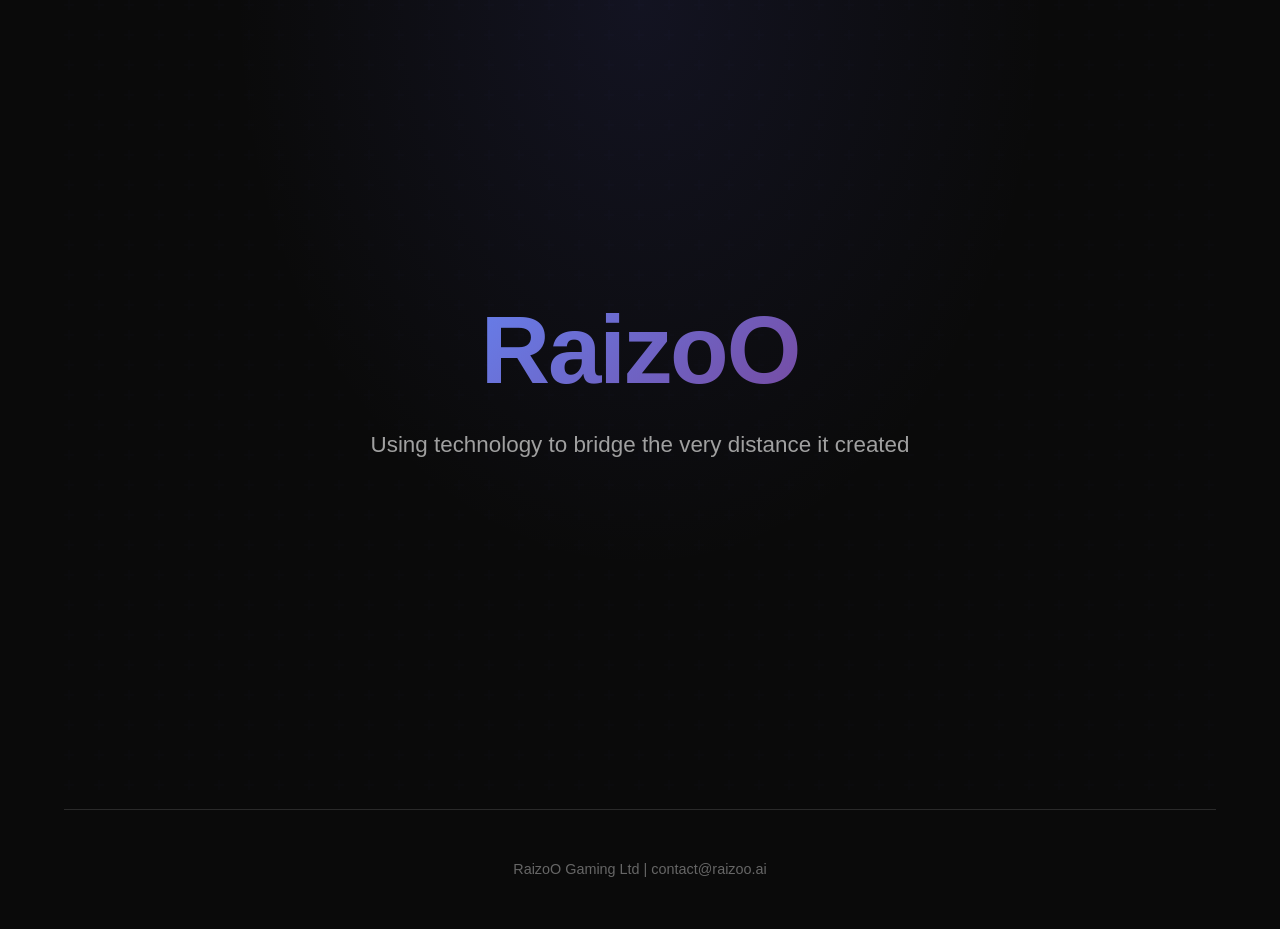
==== index.html @ 29460482 "init" ====
<!DOCTYPE html>
<html lang="en">
<head>
    <meta charset="UTF-8">
    <meta name="viewport" content="width=device-width, initial-scale=1.0">
    <title>RaizoO</title>
    <link rel="stylesheet" href="styles.css">
</head>
<body>
    <div class="container">


        <main>
            <section id="home" class="hero">
                <h1 class="hero-title">RaizoO</h1>
                <p class="slogan">Using technology to bridge the very distance it created</p>

            </section>




        </main>

        <footer>
            <p>RaizoO Gaming Ltd | contact@raizoo.ai</p>
        </footer>
    </div>

    <script src="script.js"></script>
</body>
</html>
---- styles.css ----
* {
    margin: 0;
    padding: 0;
    box-sizing: border-box;
}

:root {
    --bg-primary: #0a0a0a;
    --bg-secondary: #111111;
    --bg-tertiary: #1a1a1a;
    --text-primary: #ffffff;
    --text-secondary: #a0a0a0;
    --text-tertiary: #666666;
    --accent: #6366f1;
    --accent-hover: #4f46e5;
    --border: #2a2a2a;
    --gradient: linear-gradient(135deg, #667eea 0%, #764ba2 100%);
}

body {
    font-family: -apple-system, BlinkMacSystemFont, 'Segoe UI', Roboto, 'Inter', sans-serif;
    background: var(--bg-primary);
    color: var(--text-primary);
    line-height: 1.6;
    overflow-x: hidden;
}

.container {
    max-width: 1200px;
    margin: 0 auto;
    padding: 0 24px;
}



/* Hero Section */
.hero {
    min-height: 90vh;
    display: flex;
    flex-direction: column;
    justify-content: center;
    align-items: center;
    text-align: center;
    padding: 0;
    position: relative;
    background: radial-gradient(ellipse at top, rgba(99, 102, 241, 0.1) 0%, transparent 50%);
}

.hero::before {
    content: '';
    position: absolute;
    top: 0;
    left: 0;
    right: 0;
    bottom: 0;
    background: url("data:image/svg+xml,%3Csvg width='60' height='60' viewBox='0 0 60 60' xmlns='http://www.w3.org/2000/svg'%3E%3Cg fill='none' fill-rule='evenodd'%3E%3Cg fill='%236366f1' fill-opacity='0.03'%3E%3Cpath d='M36 34v-4h-2v4h-4v2h4v4h2v-4h4v-2h-4zm0-30V0h-2v4h-4v2h4v4h2V6h4V4h-4zM6 34v-4H4v4H0v2h4v4h2v-4h4v-2H6zM6 4V0H4v4H0v2h4v4h2V6h4V4H6z'/%3E%3C/g%3E%3C/g%3E%3C/svg%3E");
    opacity: 0.5;
}

.hero-title {
    font-size: clamp(3rem, 8vw, 6rem);
    font-weight: 900;
    line-height: 1.1;
    margin-bottom: 24px;
    background: var(--gradient);
    -webkit-background-clip: text;
    -webkit-text-fill-color: transparent;
    background-clip: text;
    letter-spacing: -2px;
    animation: fadeInUp 0.8s ease-out;
}

.slogan {
    font-size: clamp(1.1rem, 2vw, 1.4rem);
    color: var(--text-secondary);
    max-width: 600px;
    margin-bottom: 48px;
    font-weight: 400;
    line-height: 1.7;
    animation: fadeInUp 0.8s ease-out 0.2s both;
}

.cta {
    display: flex;
    gap: 16px;
    justify-content: center;
    flex-wrap: wrap;
    animation: fadeInUp 0.8s ease-out 0.4s both;
}

button {
    padding: 16px 32px;
    border: none;
    border-radius: 12px;
    font-size: 1rem;
    font-weight: 600;
    cursor: pointer;
    transition: all 0.3s ease;
    position: relative;
    overflow: hidden;
}

.btn-primary {
    background: var(--gradient);
    color: white;
    box-shadow: 0 8px 32px rgba(99, 102, 241, 0.3);
}

.btn-primary:hover {
    transform: translateY(-2px);
    box-shadow: 0 12px 40px rgba(99, 102, 241, 0.4);
}

.btn-secondary {
    background: transparent;
    color: var(--text-primary);
    border: 1px solid var(--border);
}

.btn-secondary:hover {
    background: var(--bg-secondary);
    border-color: var(--accent);
    transform: translateY(-2px);
}

/* Sections */
section {
    padding: 120px 0;
    border-bottom: 1px solid var(--border);
}

section h2 {
    font-size: clamp(2rem, 4vw, 3rem);
    font-weight: 800;
    margin-bottom: 24px;
    text-align: center;
    background: var(--gradient);
    -webkit-background-clip: text;
    -webkit-text-fill-color: transparent;
    background-clip: text;
    letter-spacing: -1px;
}

section p {
    font-size: 1.1rem;
    color: var(--text-secondary);
    text-align: center;
    max-width: 600px;
    margin: 0 auto;
    line-height: 1.7;
}

/* Contact Form */
.contact {
    text-align: center;
}

.contact form {
    max-width: 400px;
    margin: 48px auto 0;
    display: flex;
    flex-direction: column;
    gap: 16px;
}

input {
    padding: 16px;
    background: var(--bg-secondary);
    border: 1px solid var(--border);
    border-radius: 12px;
    color: var(--text-primary);
    font-size: 1rem;
    transition: all 0.3s ease;
}

input:focus {
    outline: none;
    border-color: var(--accent);
    box-shadow: 0 0 0 3px rgba(99, 102, 241, 0.1);
}

input::placeholder {
    color: var(--text-tertiary);
}

/* Footer */
footer {
    text-align: center;
    padding: 48px 0;
    color: var(--text-tertiary);
    font-size: 0.9rem;
}

/* Animations */
@keyframes fadeInUp {
    from {
        opacity: 0;
        transform: translateY(30px);
    }
    to {
        opacity: 1;
        transform: translateY(0);
    }
}

/* Mobile Responsive */
@media (max-width: 768px) {
    header {
        flex-direction: column;
        gap: 24px;
        padding: 24px 0;
    }
    
    nav {
        gap: 24px;
    }
    
    .container {
        padding: 0 16px;
    }
    
    .cta {
        flex-direction: column;
        align-items: center;
        width: 100%;
    }
    
    button {
        width: 100%;
        max-width: 300px;
    }
    
    section {
        padding: 80px 0;
    }
}
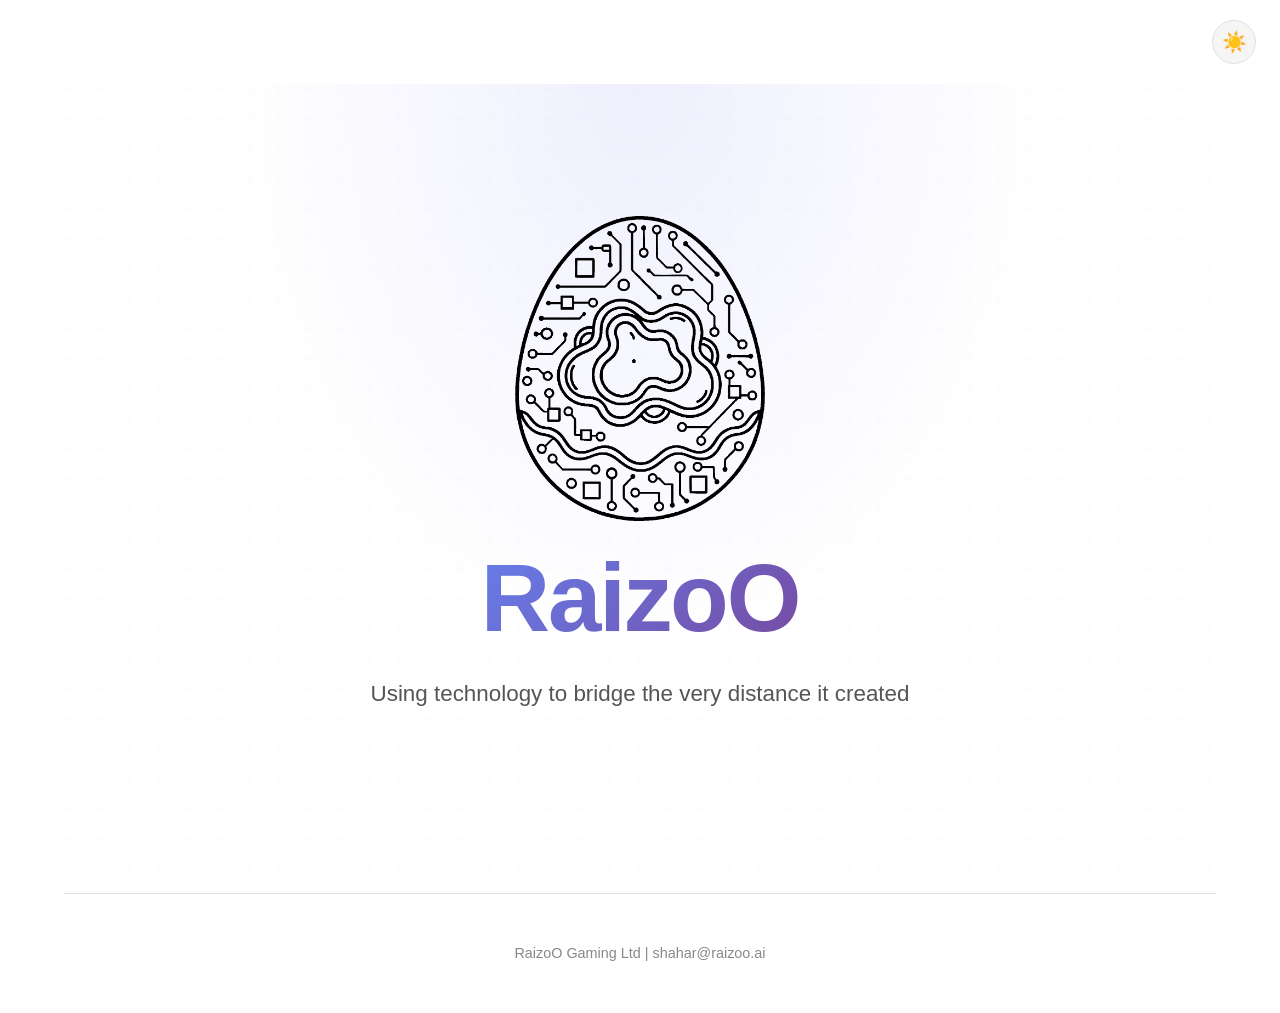
==== commit 2094a078: "website updated with art too" ====
--- a/index.html
+++ b/index.html
@@ -7,11 +7,17 @@
     <link rel="stylesheet" href="styles.css">
 </head>
 <body>
+    <header>
+        <button id="theme-toggle" class="theme-toggle" aria-label="Toggle theme">
+            <span class="theme-icon">🌙</span>
+        </button>
+    </header>
     <div class="container">
 
 
         <main>
-            <section id="home" class="hero">
+<section id="home" class="hero">
+                <img src="Images/RaizooEgg.png" alt="Raizoo" class="hero-logo">
                 <h1 class="hero-title">RaizoO</h1>
                 <p class="slogan">Using technology to bridge the very distance it created</p>
 
@@ -22,8 +28,8 @@
 
         </main>
 
-        <footer>
-            <p>RaizoO Gaming Ltd | contact@raizoo.ai</p>
+<footer>
+            <p>RaizoO Gaming Ltd | shahar@raizoo.ai</p>
         </footer>
     </div>
 
--- a/styles.css
+++ b/styles.css
@@ -17,18 +17,65 @@
     --gradient: linear-gradient(135deg, #667eea 0%, #764ba2 100%);
 }
 
+[data-theme="light"] {
+    --bg-primary: #ffffff;
+    --bg-secondary: #f5f5f5;
+    --bg-tertiary: #e5e5e5;
+    --text-primary: #0a0a0a;
+    --text-secondary: #555555;
+    --text-tertiary: #888888;
+    --border: #e0e0e0;
+}
+
 body {
     font-family: -apple-system, BlinkMacSystemFont, 'Segoe UI', Roboto, 'Inter', sans-serif;
     background: var(--bg-primary);
     color: var(--text-primary);
     line-height: 1.6;
     overflow-x: hidden;
+    padding-top: 84px;
 }
 
 .container {
     max-width: 1200px;
     margin: 0 auto;
     padding: 0 24px;
+}
+
+/* Header */
+header {
+    position: fixed;
+    top: 0;
+    left: 0;
+    right: 0;
+    padding: 20px 24px;
+    display: flex;
+    justify-content: flex-end;
+    z-index: 100;
+}
+
+.theme-toggle {
+    background: var(--bg-secondary);
+    border: 1px solid var(--border);
+    border-radius: 50%;
+    width: 44px;
+    height: 44px;
+    padding: 0;
+    display: flex;
+    align-items: center;
+    justify-content: center;
+    font-size: 1.25rem;
+    cursor: pointer;
+    transition: all 0.3s ease;
+}
+
+.theme-toggle:hover {
+    border-color: var(--accent);
+    transform: scale(1.05);
+}
+
+.theme-toggle:active {
+    transform: scale(0.95);
 }
 
 
@@ -70,6 +117,18 @@
     animation: fadeInUp 0.8s ease-out;
 }
 
+.hero-logo {
+    width: clamp(150px, 30vw, 250px);
+    height: auto;
+    margin-bottom: 24px;
+    animation: fadeInUp 0.8s ease-out;
+    filter: brightness(0) invert(1);
+}
+
+[data-theme="light"] .hero-logo {
+    filter: brightness(0) invert(0);
+}
+
 .slogan {
     font-size: clamp(1.1rem, 2vw, 1.4rem);
     color: var(--text-secondary);
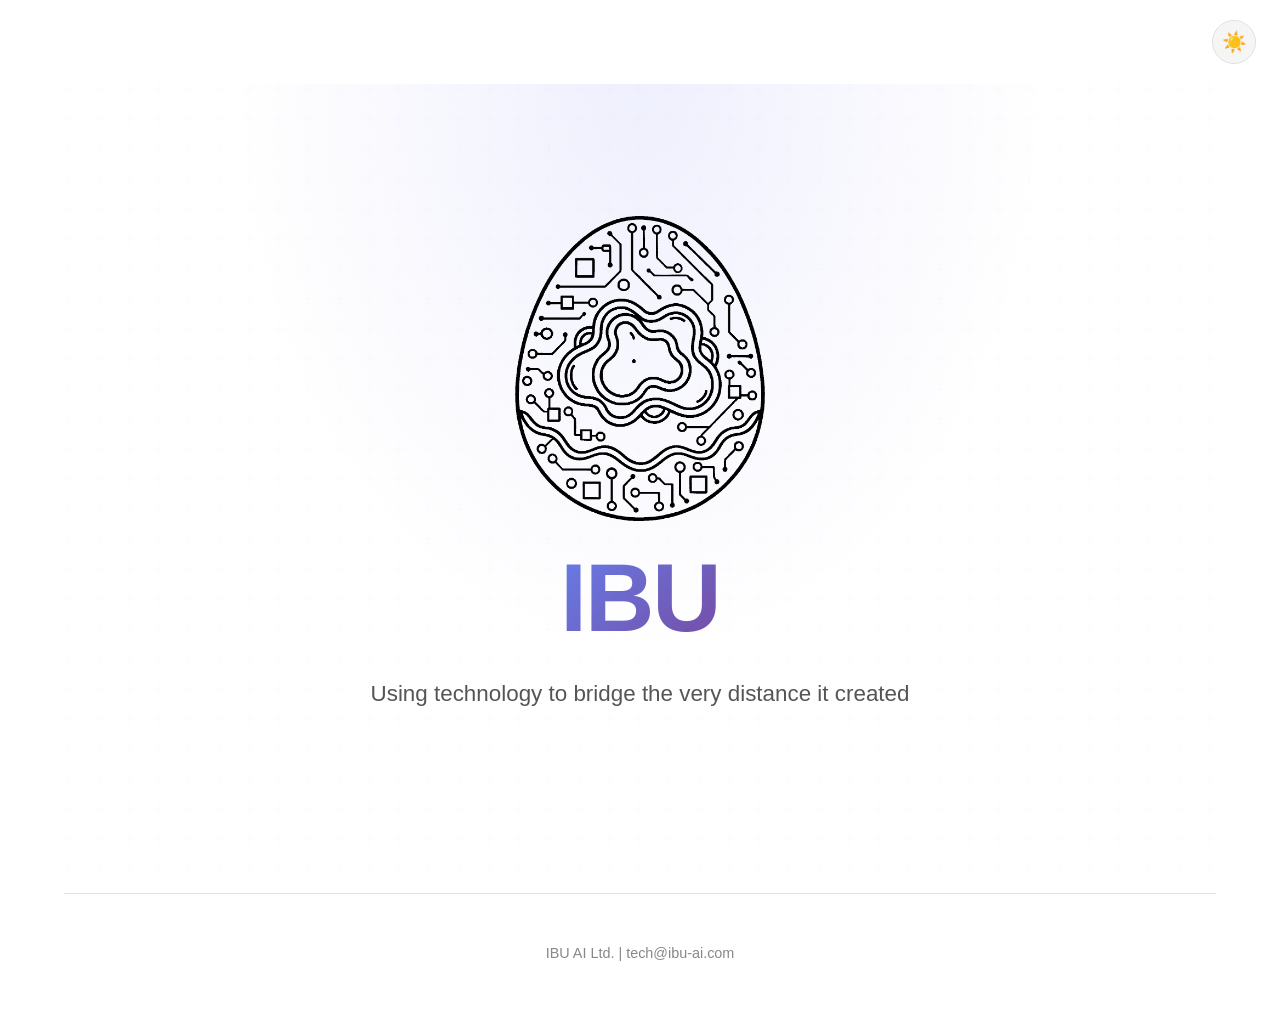
==== commit 861014a0: "feat: rebrand RaizoO to IBU Update page title, hero heading, logo alt text, and footer contact from " ====
--- a/index.html
+++ b/index.html
@@ -3,7 +3,7 @@
 <head>
     <meta charset="UTF-8">
     <meta name="viewport" content="width=device-width, initial-scale=1.0">
-    <title>RaizoO</title>
+    <title>IBU</title>
     <link rel="stylesheet" href="styles.css">
 </head>
 <body>
@@ -17,8 +17,8 @@
 
         <main>
 <section id="home" class="hero">
-                <img src="Images/RaizooEgg.png" alt="Raizoo" class="hero-logo">
-                <h1 class="hero-title">RaizoO</h1>
+                <img src="Images/RaizooEgg.png" alt="IBU" class="hero-logo">
+                <h1 class="hero-title">IBU</h1>
                 <p class="slogan">Using technology to bridge the very distance it created</p>
 
             </section>
@@ -29,7 +29,7 @@
         </main>
 
 <footer>
-            <p>RaizoO Gaming Ltd | shahar@raizoo.ai</p>
+            <p>IBU AI Ltd. | tech@ibu-ai.com</p>
         </footer>
     </div>
 
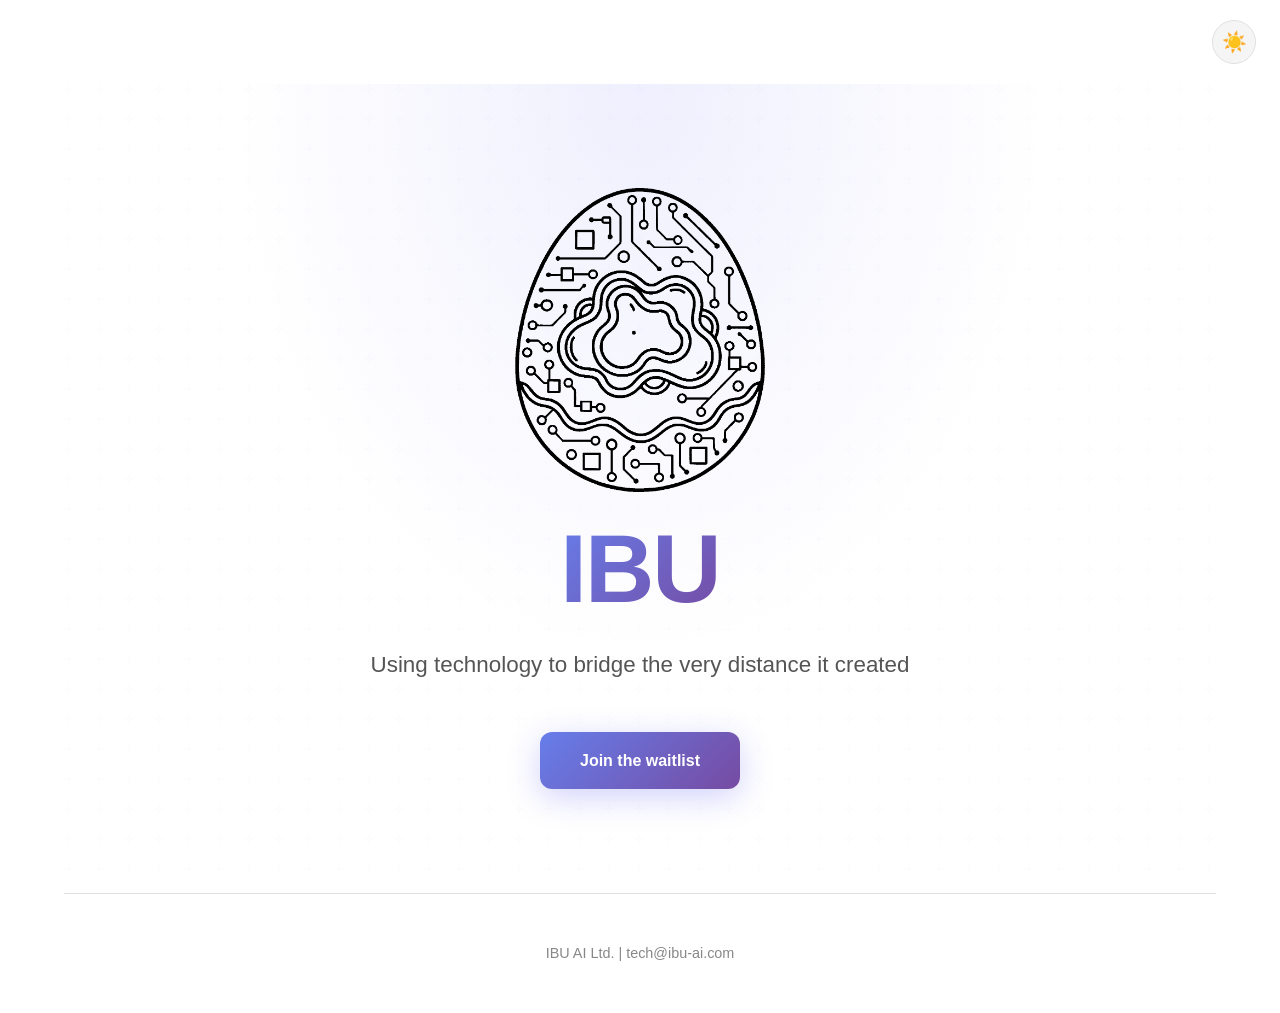
==== commit 909621f6: "Add Yoodolon waitlist page + wire main site button - Split into main landing (IBU hero + "Join the w" ====
--- a/index.html
+++ b/index.html
@@ -4,6 +4,12 @@
     <meta charset="UTF-8">
     <meta name="viewport" content="width=device-width, initial-scale=1.0">
     <title>IBU</title>
+    <link rel="icon" type="image/png" href="Images/ibu-logo.png">
+    <meta property="og:title" content="IBU">
+    <meta property="og:description" content="Using technology to bridge the very distance it created">
+    <meta property="og:image" content="https://ibu-ai.com/Images/ibu-logo.png">
+    <meta property="og:url" content="https://ibu-ai.com">
+    <meta property="og:type" content="website">
     <link rel="stylesheet" href="styles.css">
 </head>
 <body>
@@ -13,26 +19,23 @@
         </button>
     </header>
     <div class="container">
-
-
         <main>
-<section id="home" class="hero">
+            <section id="home" class="hero">
                 <img src="Images/RaizooEgg.png" alt="IBU" class="hero-logo">
                 <h1 class="hero-title">IBU</h1>
                 <p class="slogan">Using technology to bridge the very distance it created</p>
 
+                <div class="cta">
+                    <a href="https://waitlist.ibu-ai.com" class="btn-primary btn-link">Join the waitlist</a>
+                </div>
             </section>
-
-
-
-
         </main>
 
-<footer>
+        <footer>
             <p>IBU AI Ltd. | tech@ibu-ai.com</p>
         </footer>
     </div>
 
     <script src="script.js"></script>
 </body>
-</html>+</html>
--- a/styles.css
+++ b/styles.css
@@ -242,6 +242,161 @@
     color: var(--text-tertiary);
 }
 
+/* Waitlist page hero — compact so the form + info fit on mobile */
+.waitlist-hero {
+    min-height: auto;
+    padding: 24px 0 8px;
+}
+
+.hero-logo-small {
+    width: clamp(72px, 16vw, 110px);
+    margin-bottom: 14px;
+}
+
+.hero-title-sm {
+    font-size: clamp(1.9rem, 6vw, 3rem);
+    margin-bottom: 10px;
+}
+
+.hero-title-sm .by {
+    -webkit-text-fill-color: initial;
+    background: none;
+    color: var(--text-secondary);
+    font-weight: 600;
+    font-size: 0.5em;
+}
+
+/* Waitlist form — stacked, thin inputs, mobile-first */
+.waitlist-form {
+    display: flex;
+    flex-direction: column;
+    gap: 14px;
+    width: 100%;
+    max-width: 340px;
+    margin: 8px auto 0;
+    text-align: left;
+    animation: fadeInUp 0.8s ease-out 0.4s both;
+}
+
+.field {
+    display: flex;
+    flex-direction: column;
+    gap: 6px;
+}
+
+.field-label {
+    font-size: 0.82rem;
+    color: var(--text-secondary);
+    padding-left: 2px;
+}
+
+.field-label .req { color: #f87171; font-weight: 700; }
+.field-label .opt { color: var(--text-tertiary); font-weight: 400; }
+
+.waitlist-form input {
+    width: 100%;
+    padding: 11px 14px;
+    font-size: 0.95rem;
+    border-radius: 10px;
+}
+
+.waitlist-form .btn-primary {
+    margin-top: 4px;
+    padding: 13px 24px;
+    width: 100%;
+}
+
+.waitlist-message {
+    margin-top: 16px;
+    min-height: 1.4em;
+    text-align: center;
+    font-size: 0.95rem;
+    color: var(--text-secondary);
+}
+
+.waitlist-message.success { color: #34d399; }
+.waitlist-message.error { color: #f87171; }
+
+/* Link styled as a button (main-site CTA) */
+.btn-link {
+    display: inline-block;
+    text-decoration: none;
+    text-align: center;
+    padding: 16px 40px;
+    border-radius: 12px;
+    font-size: 1rem;
+    font-weight: 600;
+    transition: all 0.3s ease;
+}
+
+/* Yoodolon info section */
+.yoodolon-info {
+    max-width: 640px;
+    margin: 0 auto;
+    text-align: left;
+}
+
+.yoodolon-tagline {
+    text-align: center;
+    font-style: italic;
+    font-weight: 600;
+    color: var(--text-primary);
+    background: var(--gradient);
+    -webkit-background-clip: text;
+    -webkit-text-fill-color: transparent;
+    background-clip: text;
+    margin-bottom: 40px;
+    font-size: clamp(1.05rem, 2.2vw, 1.35rem);
+}
+
+.yoodolon-info h2 {
+    text-align: left;
+    display: flex;
+    align-items: center;
+    gap: 12px;
+    margin-bottom: 20px;
+}
+
+.yoodolon-info .spark {
+    -webkit-text-fill-color: initial;
+    background: none;
+    font-size: 1.6rem;
+}
+
+.yoodolon-info p {
+    text-align: left;
+    margin: 0 0 16px;
+    color: var(--text-secondary);
+    font-size: 1.05rem;
+}
+
+.yoodolon-card {
+    background: var(--bg-tertiary);
+    border: 1px solid var(--border);
+    border-radius: 12px;
+    padding: 20px;
+    margin: 24px 0;
+}
+
+.yoodolon-card-title {
+    display: block;
+    font-weight: 700;
+    color: var(--text-primary);
+    margin-bottom: 8px;
+}
+
+.yoodolon-card p {
+    margin: 0;
+    font-size: 0.95rem;
+    color: var(--text-tertiary);
+}
+
+.quest-note {
+    font-size: 0.9rem !important;
+    color: var(--text-tertiary) !important;
+    text-align: center !important;
+}
+
 /* Footer */
 footer {
     text-align: center;
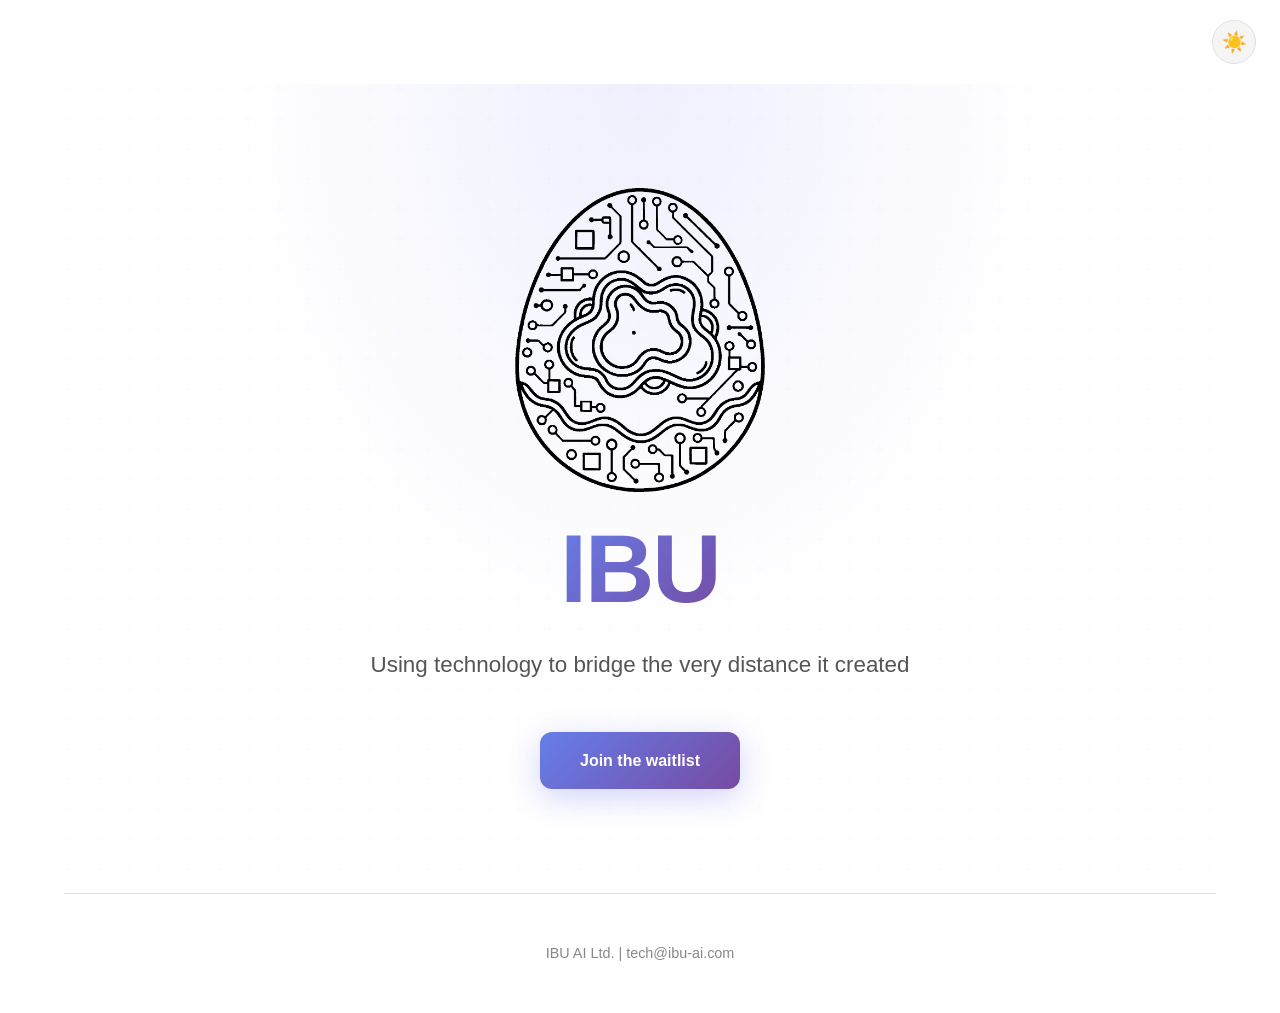
==== commit 3a807188: "Fix OG image to correct 1200x630 ratio, add og:site_name and meta description" ====
--- a/index.html
+++ b/index.html
@@ -5,11 +5,20 @@
     <meta name="viewport" content="width=device-width, initial-scale=1.0">
     <title>IBU</title>
     <link rel="icon" type="image/png" href="Images/ibu-logo.png">
+    <meta name="description" content="Using technology to bridge the very distance it created">
+    <meta property="og:site_name" content="IBU">
     <meta property="og:title" content="IBU">
     <meta property="og:description" content="Using technology to bridge the very distance it created">
     <meta property="og:image" content="https://ibu-ai.com/Images/ibu-logo.png">
+    <meta property="og:image:type" content="image/png">
+    <meta property="og:image:width" content="300">
+    <meta property="og:image:height" content="300">
     <meta property="og:url" content="https://ibu-ai.com">
     <meta property="og:type" content="website">
+    <meta name="twitter:card" content="summary">
+    <meta name="twitter:title" content="IBU">
+    <meta name="twitter:description" content="Using technology to bridge the very distance it created">
+    <meta name="twitter:image" content="https://ibu-ai.com/Images/ibu-logo.png">
     <link rel="stylesheet" href="styles.css">
 </head>
 <body>
--- a/styles.css
+++ b/styles.css
@@ -242,7 +242,7 @@
     color: var(--text-tertiary);
 }
 
-/* Waitlist page hero — compact so the form + info fit on mobile */
+/* Waitlist page hero: compact so the form + info fit on mobile */
 .waitlist-hero {
     min-height: auto;
     padding: 24px 0 8px;
@@ -266,7 +266,7 @@
     font-size: 0.5em;
 }
 
-/* Waitlist form — stacked, thin inputs, mobile-first */
+/* Waitlist form: stacked, thin inputs, mobile-first */
 .waitlist-form {
     display: flex;
     flex-direction: column;
